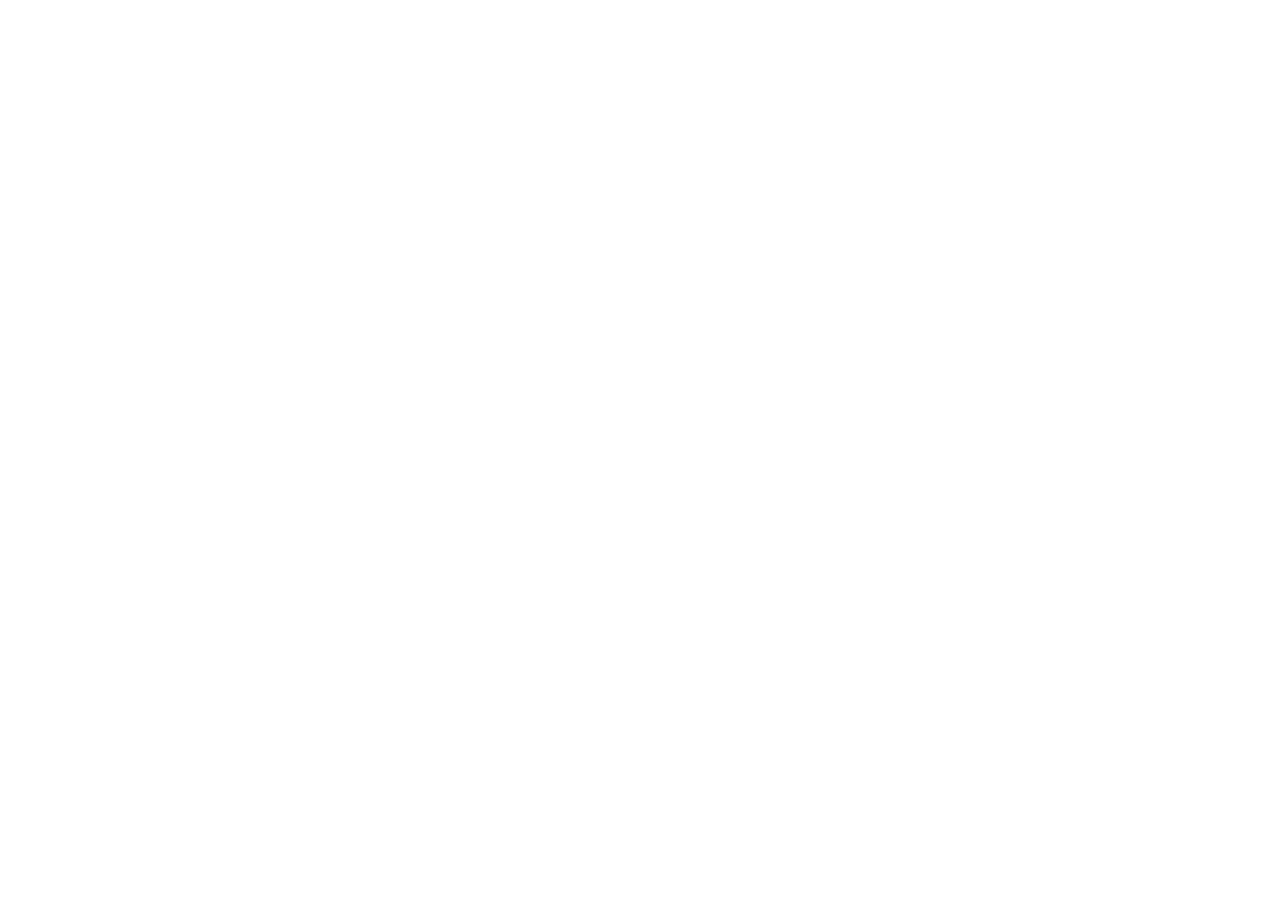
==== index.html @ c5b77cf1 "Add files via upload" ====
<!doctype html>
<html lang="en">
  <head>
    <meta charset="UTF-8" />
    <meta name="viewport" content="width=device-width, initial-scale=1.0" />
    <title>Document</title>
    <link rel="stylesheet" href="cafe.css" />
    <script defer src="cafe.js"></script>
  </head>
  <body></body>
</html>
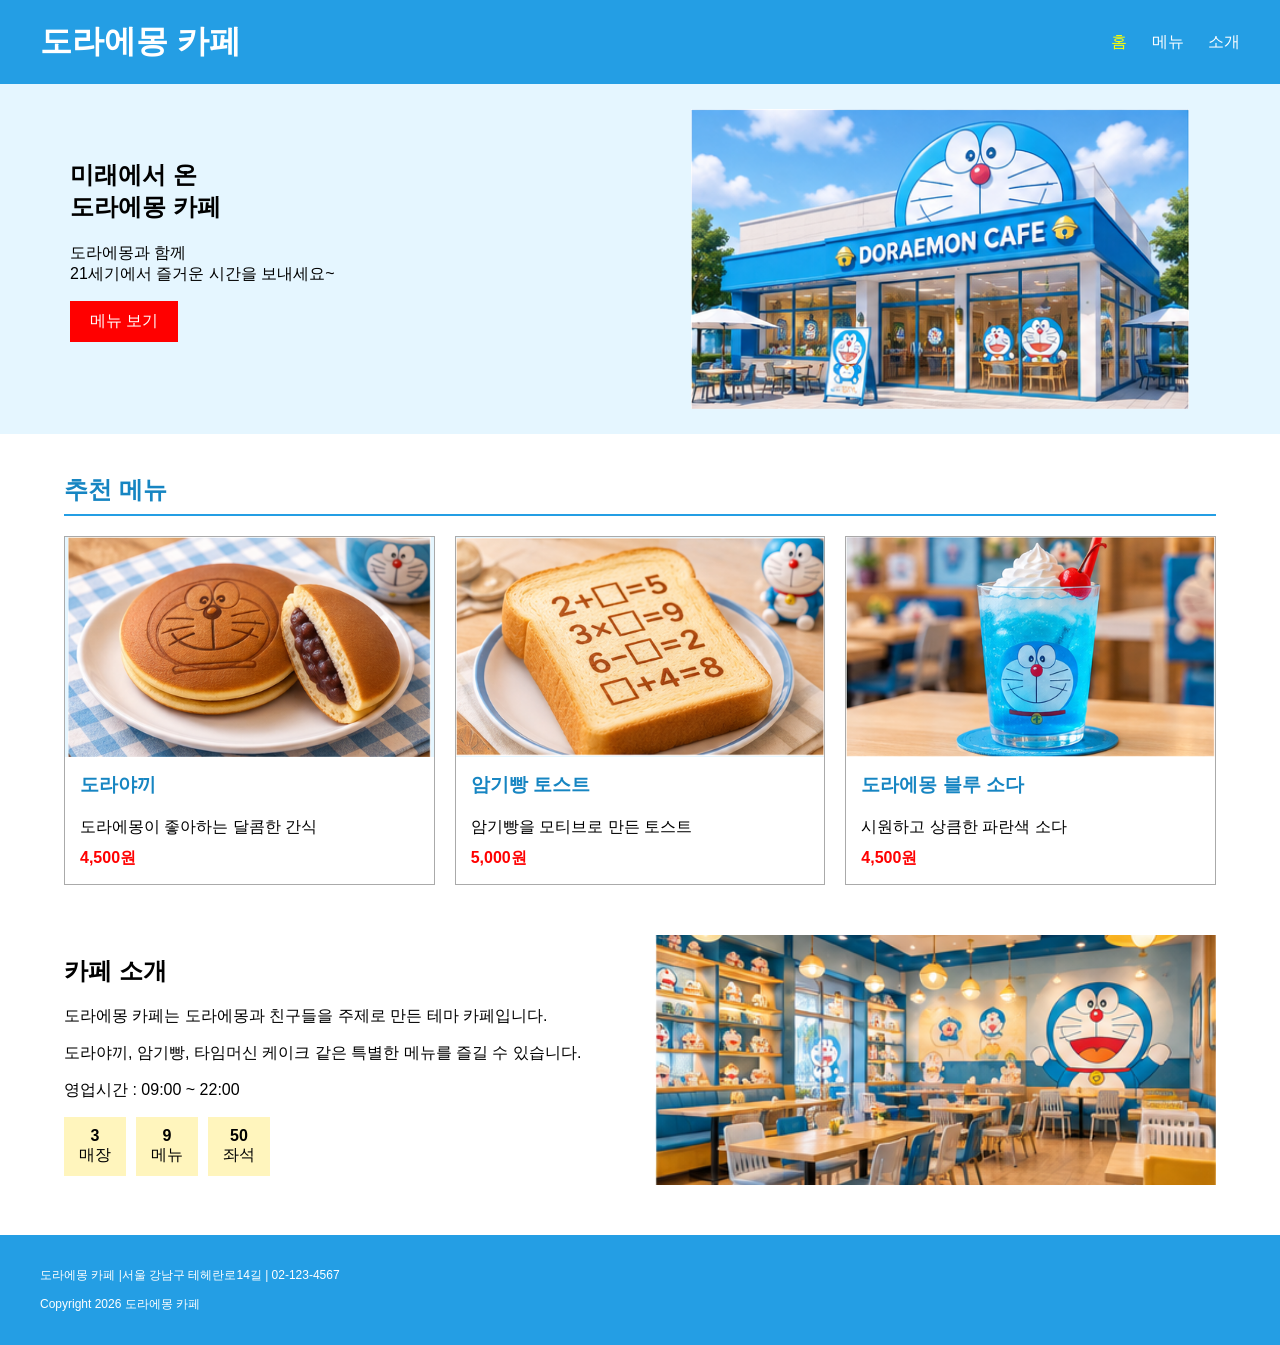
==== commit fd8de2eb: "Add files via upload" ====
--- a/index.html
+++ b/index.html
@@ -1,11 +1,130 @@
 <!doctype html>
-<html lang="en">
+<html lang="ko">
   <head>
     <meta charset="UTF-8" />
     <meta name="viewport" content="width=device-width, initial-scale=1.0" />
-    <title>Document</title>
-    <link rel="stylesheet" href="cafe.css" />
-    <script defer src="cafe.js"></script>
+    <title>도라에몽 카페</title>
+    <link rel="stylesheet" href="./cafe.css" />
   </head>
-  <body></body>
+
+  <body>
+    <header>
+      <h1>도라에몽 카페</h1>
+
+      <nav>
+        <a href="./index.html" class="active">홈</a>
+        <a href="./cafe_menu.html">메뉴</a>
+        <a href="./cafe_intro.html">소개</a>
+      </nav>
+    </header>
+
+    <section class="main-area">
+      <div class="main-text">
+        <h2>
+          미래에서 온<br />
+          도라에몽 카페
+        </h2>
+
+        <p>
+          도라에몽과 함께<br />
+          21세기에서 즐거운 시간을 보내세요~
+        </p>
+
+        <a href="./cafe_menu.html" class="main-btn">메뉴 보기</a>
+      </div>
+
+      <div class="main-photo">
+        <img src="./images/main_cafe.png" alt="도라에몽 카페 메인 사진" />
+      </div>
+    </section>
+
+    <main class="container">
+      <section>
+        <h2 class="title">추천 메뉴</h2>
+
+        <div class="recommend-list">
+          <div class="recommend-card">
+            <img src="./images/dorayaki.png" alt="도라야끼" class="menu-img" />
+
+            <div class="menu-info">
+              <h3>도라야끼</h3>
+              <p>도라에몽이 좋아하는 달콤한 간식</p>
+              <strong>4,500원</strong>
+            </div>
+          </div>
+
+          <div class="recommend-card">
+            <img
+              src="./images/memory_bread.png"
+              alt="암기빵 토스트"
+              class="menu-img"
+            />
+
+            <div class="menu-info">
+              <h3>암기빵 토스트</h3>
+              <p>암기빵을 모티브로 만든 토스트</p>
+              <strong>5,000원</strong>
+            </div>
+          </div>
+
+          <div class="recommend-card">
+            <img
+              src="./images/blue_soda.png"
+              alt="도라에몽 블루 소다"
+              class="menu-img"
+            />
+
+            <div class="menu-info">
+              <h3>도라에몽 블루 소다</h3>
+              <p>시원하고 상큼한 파란색 소다</p>
+              <strong>4,500원</strong>
+            </div>
+          </div>
+        </div>
+      </section>
+
+      <section class="about-section">
+        <div class="about-text">
+          <h2>카페 소개</h2>
+
+          <p>
+            도라에몽 카페는 도라에몽과 친구들을 주제로 만든 테마 카페입니다.
+          </p>
+
+          <p>
+            도라야끼, 암기빵, 타임머신 케이크 같은 특별한 메뉴를 즐길 수
+            있습니다.
+          </p>
+
+          <p>영업시간 : 09:00 ~ 22:00</p>
+
+          <div class="info-list">
+            <div>
+              <strong>3</strong>
+              <span>매장</span>
+            </div>
+
+            <div>
+              <strong>9</strong>
+              <span>메뉴</span>
+            </div>
+
+            <div>
+              <strong>50</strong>
+              <span>좌석</span>
+            </div>
+          </div>
+        </div>
+
+        <div class="about-photo">
+          <img src="./images/store_cafe.png" alt="도라에몽 카페 내부" />
+        </div>
+      </section>
+    </main>
+
+    <footer>
+      <p>도라에몽 카페 |서울 강남구 테헤란로14길 | 02-123-4567</p>
+      <p>Copyright 2026 도라에몽 카페</p>
+    </footer>
+  </body>
 </html>
--- a/cafe.css
+++ b/cafe.css
@@ -0,0 +1,227 @@
+* {
+  box-sizing: border-box;
+}
+
+body {
+  margin: 0;
+  font-family: Arial, sans-serif;
+}
+
+header,
+footer {
+  background-color: #249ee4;
+  color: white;
+  padding: 20px 40px;
+}
+
+header {
+  display: flex;
+  justify-content: space-between;
+  align-items: center;
+}
+
+header h1 {
+  margin: 0;
+}
+
+nav a {
+  color: white;
+  margin-left: 20px;
+  text-decoration: none;
+}
+
+nav a:hover,
+.active {
+  color: yellow;
+}
+
+/* 홈 */
+.main-area {
+  display: flex;
+  background-color: #e5f6ff;
+  padding: 25px 40px;
+}
+
+.main-text,
+.main-photo {
+  width: 50%;
+}
+
+.main-text {
+  padding: 30px;
+}
+
+.main-btn {
+  display: inline-block;
+  padding: 10px 20px;
+  background-color: red;
+  color: white;
+  text-decoration: none;
+}
+
+.main-photo {
+  height: 300px;
+}
+
+.main-photo img {
+  width: 100%;
+  height: 100%;
+  object-fit: contain;
+}
+
+/* 본문 */
+.container {
+  width: 90%;
+  margin: 40px auto;
+}
+
+.title,
+.category-title {
+  color: #1685c2;
+  border-bottom: 2px solid #249ee4;
+  padding-bottom: 8px;
+  margin-top: 40px;
+}
+
+/* 메뉴 */
+.recommend-list,
+.menu-list,
+.store-list {
+  display: grid;
+  grid-template-columns: repeat(3, 1fr);
+  gap: 20px;
+}
+
+.recommend-card,
+.menu-card,
+.store-card {
+  border: 1px solid #aaa;
+  background-color: white;
+  overflow: hidden;
+}
+
+.menu-img {
+  width: 100%;
+  height: 220px;
+  object-fit: contain;
+  background-color: #e5f6ff;
+  display: block;
+}
+
+.menu-info,
+.store-card {
+  padding: 15px;
+  background-color: white;
+}
+
+.menu-info h3 {
+  margin-top: 0;
+  color: #1685c2;
+}
+
+.menu-info p {
+  margin: 5px 0 10px;
+}
+
+.menu-info strong {
+  color: red;
+}
+
+/* 홈 소개 */
+.about-section,
+.intro-area {
+  display: flex;
+  gap: 30px;
+  margin-top: 50px;
+}
+
+.about-text,
+.about-photo,
+.intro-text,
+.intro-photo {
+  width: 50%;
+}
+
+.about-photo,
+.intro-photo {
+  height: 250px;
+}
+
+.about-photo img,
+.intro-photo img {
+  width: 100%;
+  height: 100%;
+  object-fit: cover;
+}
+
+.info-list {
+  display: flex;
+  gap: 10px;
+}
+
+.info-list div {
+  padding: 10px 15px;
+  background-color: #fff5bd;
+  text-align: center;
+}
+
+.info-list strong,
+.info-list span {
+  display: block;
+}
+
+/* 서브페이지 */
+.page-title {
+  background-color: #e5f6ff;
+  padding: 25px 5%;
+}
+
+.history-item {
+  display: flex;
+  padding: 10px;
+  border-bottom: 1px solid #ccc;
+}
+
+.history-item strong {
+  width: 100px;
+}
+
+.notice {
+  margin-top: 30px;
+  padding: 10px;
+  background-color: #fff5bd;
+}
+
+footer {
+  margin-top: 50px;
+  font-size: 12px;
+}
+
+/* 화면 작을 때 */
+@media (max-width: 700px) {
+  .main-area,
+  .about-section,
+  .intro-area {
+    display: block;
+  }
+
+  .main-text,
+  .main-photo,
+  .about-text,
+  .about-photo,
+  .intro-text,
+  .intro-photo {
+    width: 100%;
+  }
+
+  .main-photo {
+    height: 220px;
+    margin-top: 20px;
+  }
+
+  .recommend-list,
+  .menu-list,
+  .store-list {
+    grid-template-columns: 1fr;
+  }
+}
